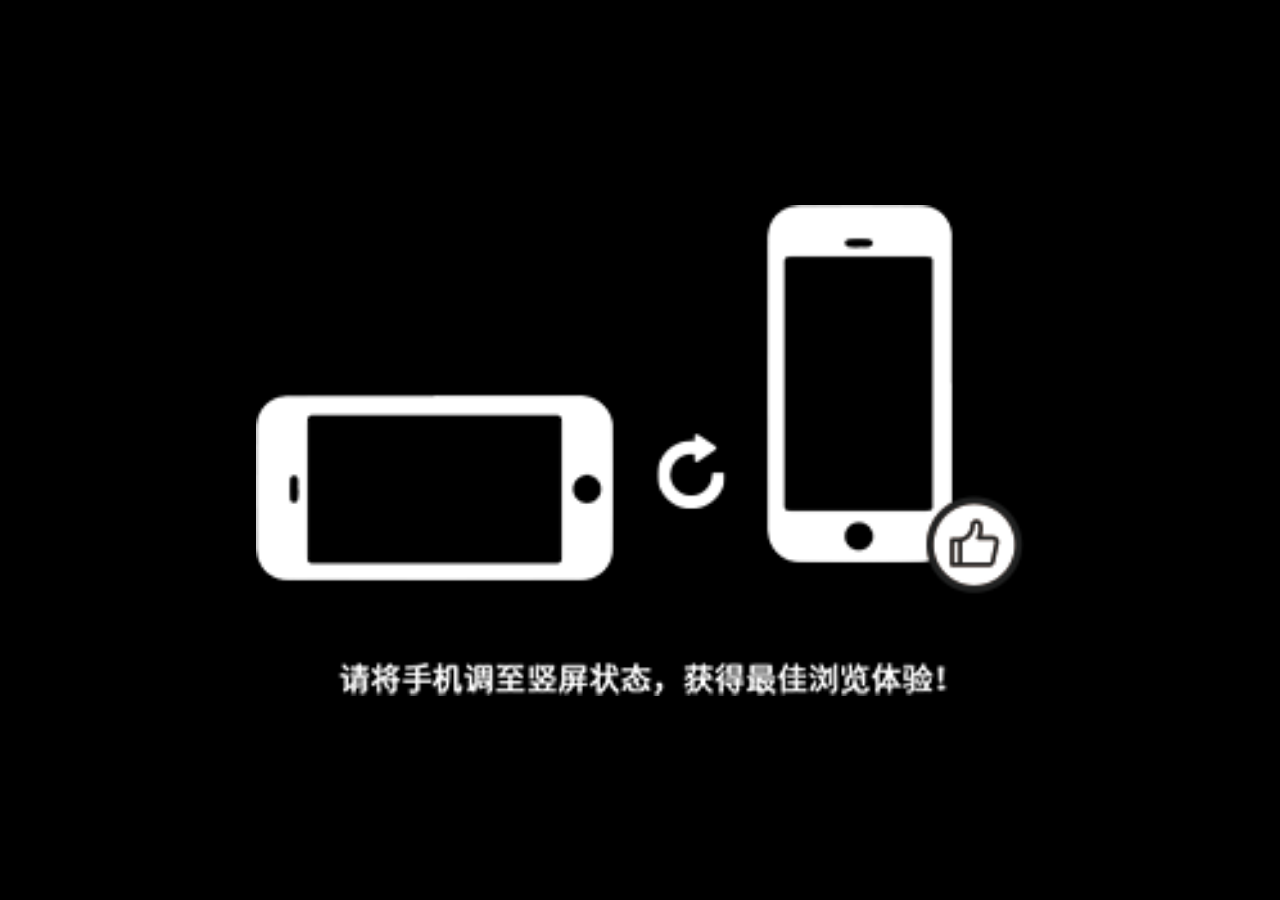
==== index.html @ 658e53cd "a" ====
<!doctype html>
<html>
<head>
<meta charset="UTF-8">
  <meta name="robots" content="noindex">
	<meta name="viewport" content="width=device-width, initial-scale=1, user-scalable=no, minimal-ui" />
	<meta content="yes"name="apple-mobile-web-app-capable"/>
 	<meta content="black"name="apple-mobile-web-app-status-bar-style"/>
	<meta name="format-detection"content="telphone=no"/>
	<title>路易威登</title>
  <link rel="stylesheet" type="text/css" href="css/page.css" />
	<script src="js/zepto.js"></script>
  <script src="js/touch.js"></script>
</head>
<body>
<div id="heng"></div>
<span class="arr"></span>

<div id="main" class="wrap-page">
    <section class="page home page-active" data-page="home">
      <div class="demo-test">
        1
      </div>
    </section>

    <section class="page form page-next" data-page="form">
      <div class="demo-test">
        2
      </div>
    </section>

    <section class="page invitation page-next" data-page="invitation">
      <div class="demo-test">
        3
      </div>
    </section>

    <section class="page map page-next" data-page="map">
      <div class="demo-test">
        4
      </div>
    </section>

    <section class="page qrcode page-next" data-page="qrcode">
      <div class="demo-test">
       5
      </div>
    </section>

  </div>


 <script type="text/javascript" src="js/script.js"></script>
</body>
</html>
---- css/page.css ----
@CHARSET "ISO-8859-1";
/* Reset CSS
 * --------------------------------------- */
body,div,dl,dt,dd,ul,ol,li,h1,h2,h3,h4,h5,h6,pre,
form,fieldset,input,textarea,p,blockquote,th,td {
    padding: 0;
    margin: 0;
    font-family: "SimSun";
}
a{
	text-decoration:none;
}
table {
    border-spacing: 0;
}
fieldset,img {
    border: 0;
}
address,caption,cite,code,dfn,em,strong,th,var {
    font-weight: normal;
    font-style: normal;
}
strong{
	font-weight: bold;
}
ol,ul {
    list-style: none;
    margin:0;
    padding:0;
}
caption,th {
    text-align: left;

}
h1,h2,h3,h4,h5,h6 {
    font-weight: normal;
    font-size: 100%;
    margin:0;
    padding:0;
    color:#444;
}
q:before,q:after {
    content:'';
}
abbr,acronym { border: 0;
}


/* Custom CSS
 * --------------------------------------- */
body{
	font-family: arial,helvetica;
	color: #333;
	color: rgba(0,0,0,0.5);
	background: #000;
  font-size: 65%;
}


/* 阻止旋转屏幕时自动调整字体大小 */
* { -webkit-text-size-adjust: none;}
* { font-weight: normal; font-style: normal;}
*, *:after, *:before { -webkit-box-sizing: border-box;  -moz-box-sizing: border-box; box-sizing: border-box; padding: 0; margin: 0;}


.section{
	text-align:center;
}



*{
  margin: 0;
  padding: 0;
}

body { font: 14px/1.6 "Microsoft Yahei";}


body{
  width: 100%;
  height: 100%;
  overflow: hidden;
}


.wrap-page{
  position:absolute;
  left:0;
  right:0;
  opacity: 0;
  top: 0;
  bottom: 0;
  overflow:hidden;
}

.demo-test {
  /*display: -webkit-box;
  display: -ms-flexbox;
  display: -webkit-flex;
  display: flex;*/
}

.page-active {
  -webkit-transform: translate3d(0, 0, 0);
  transform: translate3d(0, 0, 0);
}

.page {
  overflow-y: auto;
  /*-webkit-overflow-scrolling: touch;
  overflow-scrolling: touch;*/

  position: absolute;
  left: 0;
  width: 100%;
  top: 0;
  bottom: 0;
  height:100%;
  opacity: 0;
}

.demo-test {
  height: 100%;
  text-align: center;
  -webkit-box-pack: center;
  -ms-flex-pack: center;
  -webkit-justify-content: center;
  justify-content: center;
  -webkit-box-align: center;
  -ms-flex-align: center;
  -webkit-align-items: center;
  align-items: center;
  font-size:40px;
  color: #fff;
}


.page-prev {
  -webkit-transform: translate3d(0, -100%, 0);
  transform: translate3d(0, -100%, 0);
}

.page-next {
  -webkit-transform: translate3d(0, 100%, 0);
  transform: translate3d(0, 100%, 0); 
}

.page-in {
  -webkit-transition: -webkit-transform 300ms cubic-bezier(0.42, 0, 0.58, 1);
  -ms-transition: transform 300ms cubic-bezier(0.42, 0, 0.58, 1);
  transition: transform 300ms cubic-bezier(0.42, 0, 0.58, 1);
  -webkit-animation-name: fadeInOut;
    -webkit-animation-timing-function: ease-in-out;
    -webkit-animation-iteration-count: infinite;
    -webkit-animation-duration: 12s;
    -webkit-animation-direction: alternate;
}

.page-out {
  -webkit-transition: -webkit-transform 300ms cubic-bezier(0.42, 0, 0.58, 1) 0.1s;
  -ms-transition: transform 300ms cubic-bezier(0.42, 0, 0.58, 1) 0.1s;
  transition: transform 300ms cubic-bezier(0.42, 0, 0.58, 1) 0.1s;
   -webkit-animation-name: fadeInOut;
    -webkit-animation-timing-function: ease-in-out;
    -webkit-animation-iteration-count: infinite;
    -webkit-animation-duration: 12s;
    -webkit-animation-direction: alternate;
  }


.page.page-active{
  opacity: 1;
}
.page.page-next ,.page.page-prev{
  opacity: 0;
} 


@-webkit-keyframes fadeInOut {
    0% {
        opacity:1;
     }
    25% {
        opacity:0;
    }
    50% {
        opacity: 0;    
    }
    75% {
        opacity:1;
    }
}


/* ---------- 内容样式区域star ---------- */







/* ---------- 内容样式区域end ---------- */


.arr{
  width:30px;
  height:30px;
  background:url("../images/arr.png") no-repeat center;
  background-size: 100% auto;
  position:fixed;
  left:50%;
  z-index: 12;
  bottom:0.6em;
  margin: 0 0 0 -15px;
}


.arr { 
  -webkit-animation: start 1.5s infinite ease-in-out;
     -moz-animation: start 1.5s infinite ease-in-out;
          animation: start 1.5s infinite ease-in-out;
}



/**
 * = animate 动画样式
 *******************************************************************************************************/
/*箭头指示引导*/
@-webkit-keyframes start {
  0%,30% {opacity: 0;-webkit-transform: translate(0,10px);}
  60% {opacity: 1;-webkit-transform: translate(0,0);}
  100% {opacity: 0;-webkit-transform: translate(0,-8px);}
}
@-moz-keyframes start {
  0%,30% {opacity: 0;-webkit-transform: translate(0,10px);}
  60% {opacity: 1;-webkit-transform: translate(0,0);}
  100% {opacity: 0;-webkit-transform: translate(0,-8px);}
}
@keyframes start {
  0%,30% {opacity: 0;-webkit-transform: translate(0,10px);}
  60% {opacity: 1;-webkit-transform: translate(0,0);}
  100% {opacity: 0;-webkit-transform: translate(0,-8px);}
}





/* 横屏css */

#heng{
    width: 100%;
    height: 100%;
    position: fixed;
    z-index: 999;
    background: #000 url("../images/heng.png") no-repeat center;
    background-size: 60% auto;
    top: 0;
    left: 0;
    display: none;
}


/* 设备竖屏时调用该段css代码 */
@media all and (orientation : portrait){
	#heng{
		display: none;
	}
}
/* 设备横屏时调用该段css代码 */
@media all and (orientation : landscape){
	#heng{
		display: inline-block;
	}
}
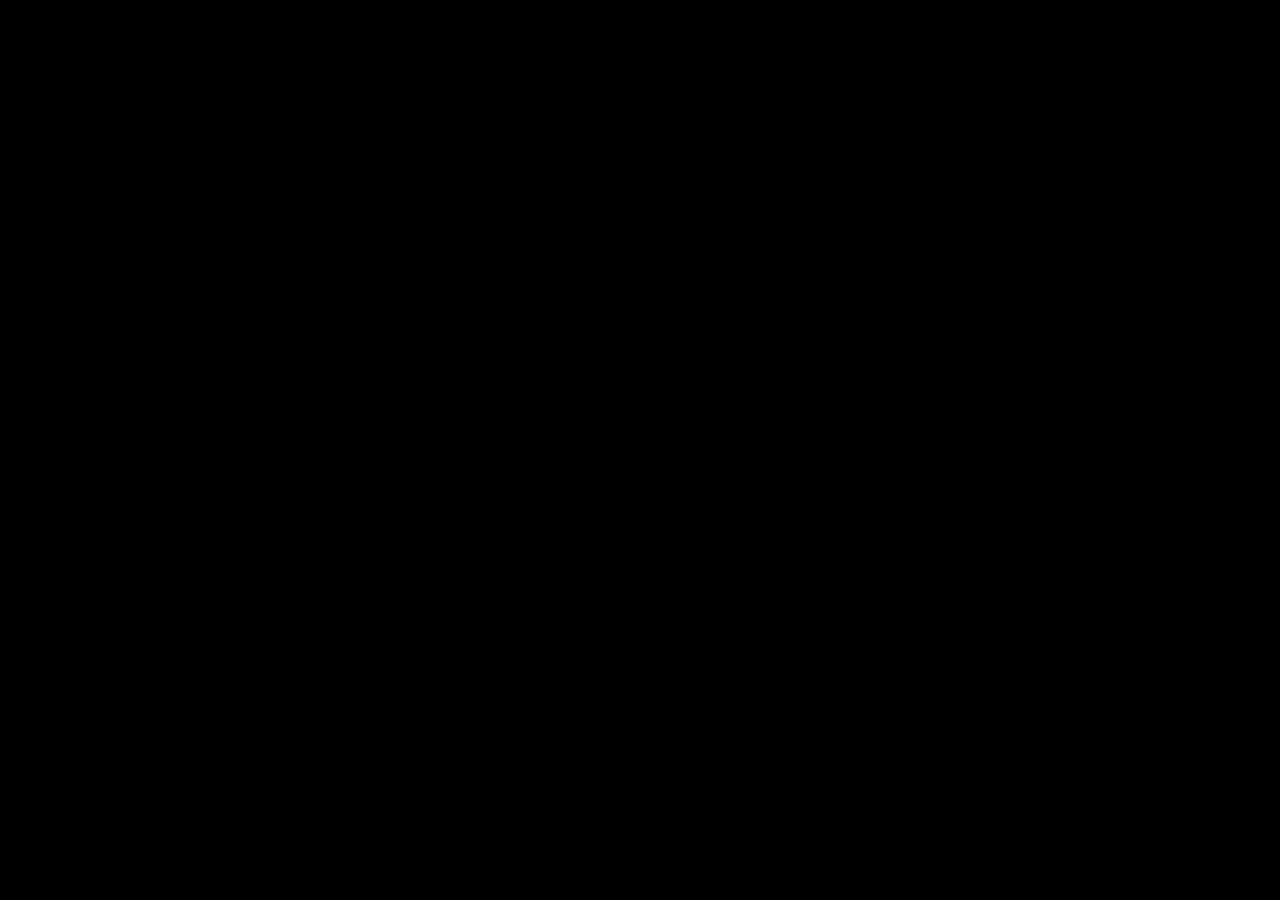
==== commit af8c286d: "Merge branch 'master' of bitbucket.org:samecode/sha-lv-ibeacon" ====
--- a/index.html
+++ b/index.html
@@ -21,32 +21,110 @@
     <section class="page home page-active" data-page="home">
       <div class="demo-test">
         1
+        <div class="titleImg">
+          <img src="images/home/homeBg.jpg" width="100%" />
+          <img src="images/home/homeIntro.png" width="80%" />
+          <p><a href="javascript:;">立即前往</a><p>
+          <p><a href="javascript:;">一键关注</a></p>
+        </div>
+        <!-- <div class="logo">
+        </div> -->
+        <!-- <div class="homeIntro">
+
+        </div> -->
+
       </div>
     </section>
 
     <section class="page form page-next" data-page="form">
+    <section class="page introduction page-next" data-page="introduction">
       <div class="demo-test">
+<<<<<<< HEAD
         2
+=======
+        <div class="logo">
+          <img src="images/logo.png" width="30%" />
+        </div>
+        <div class="intro" >
+          <img src="images/introduction/intro.png" width="80%" />
+        </div>
+        <div class="up">
+          <img src="images/introduction/up.png" width="50%" />
+        </div>    
+
+>>>>>>> 1a20db801fb44fb0e2688dc79aae697f8f6269f5
       </div>
     </section>
 
     <section class="page invitation page-next" data-page="invitation">
+    <section class="page form page-next" data-page="form">
       <div class="demo-test">
         3
+        <div class="logo">
+          <img src="images/logo.png" width="30%" />
+          <h1>填写个人信息<br/>获取你的专属邀请函</h1>
+        </div>
+        <div class="form">
+          <form name="formval" id="formval">
+            
+            <ul>
+              <li>  
+                <span class="formtext">姓名：
+                  <input type="text" id="name" placeholder="" name="name" data-role="none">
+                </span>
+              </li>
+  
+              <li>     
+                <span class="formtext">电话：
+                  <input type="tel" id="mobile" placeholder="" name="mobile" maxlength="11" data-role="none">
+                </span>         
+              </li>
+              
+              <p><a href="javascript:;">提交</a><p>
+               
+              
+            </ul>
+          </form>
+        </div>
+        <div class="series">
+          <img src="images/series.png"  width="30%"/>
+        </div>  
+
+        
       </div>
     </section>
 
     <section class="page map page-next" data-page="map">
+    <section class="page qrcode page-next" data-page="qrcode">
       <div class="demo-test">
         4
+        <div class="logo">
+          <img src="images/logo.png" width="34%" />
+        </div>
+        <div class="qrcodeCon">
+          <img src="images/qrcode/qrcode.png" width="50%" />
+        </div>  
+
+        <div class="series">
+          <img src="images/series.png"  width="30%"/>
+        </div> 
       </div>
     </section>
 
     <section class="page qrcode page-next" data-page="qrcode">
+    <section class="page map page-next" data-page="map">
       <div class="demo-test">
        5
+        <div class="guide">
+          <img src="images/map/mapTips1.png" />
+        </div>  
+        <div class="map">
+          <img src="images/map/map1.png" width="80%"/>
+        </div>  
       </div>
     </section>
+
+    
 
   </div>
 
--- a/css/page.css
+++ b/css/page.css
@@ -5,7 +5,7 @@
 form,fieldset,input,textarea,p,blockquote,th,td {
     padding: 0;
     margin: 0;
-    font-family: "SimSun";
+    font-family: "Microsoft YaHei";
 }
 a{
 	text-decoration:none;
@@ -117,7 +117,11 @@
   top: 0;
   bottom: 0;
   height:100%;
+<<<<<<< HEAD
   opacity: 0;
+=======
+  background: #000;
+>>>>>>> 1a20db801fb44fb0e2688dc79aae697f8f6269f5
 }
 
 .demo-test {
@@ -161,22 +165,74 @@
   -webkit-transition: -webkit-transform 300ms cubic-bezier(0.42, 0, 0.58, 1) 0.1s;
   -ms-transition: transform 300ms cubic-bezier(0.42, 0, 0.58, 1) 0.1s;
   transition: transform 300ms cubic-bezier(0.42, 0, 0.58, 1) 0.1s;
+<<<<<<< HEAD
    -webkit-animation-name: fadeInOut;
     -webkit-animation-timing-function: ease-in-out;
     -webkit-animation-iteration-count: infinite;
     -webkit-animation-duration: 12s;
     -webkit-animation-direction: alternate;
   }
-
-
+=======
+}
+
+
+
+
+
+/* ---------- 内容样式区域star ---------- */
+/* home page */
+.titleImg{
+  width: 100%;
+  line-height: 0;
+  margin: -60px 0 0 0;
+  display: inline-block;
+}
+
+.titleImg img:nth-child(2){
+  margin: 8px 0 6px 0;
+  display: inline-block;
+}
+>>>>>>> 1a20db801fb44fb0e2688dc79aae697f8f6269f5
+
+.titleImg a{
+  width: 40%;
+  height: 27px;
+  line-height: 27px;
+  text-align: center;
+  border:1px #4d4d4d solid;
+  color: #fff;
+  margin: 6px 0 0 0;
+  font-size: 12px;
+  display:inline-block;
+  letter-spacing: 2px;
+}
+
+<<<<<<< HEAD
 .page.page-active{
   opacity: 1;
 }
 .page.page-next ,.page.page-prev{
   opacity: 0;
 } 
-
-
+=======
+/* introduction page */
+.logo {
+  margin: 16% 0 0 0;
+}
+.intro {
+  width: 100%;
+  line-height: 0;
+  margin: 10% 0 0 0;
+  display: inline-block;
+>>>>>>> 1a20db801fb44fb0e2688dc79aae697f8f6269f5
+
+}
+.up {
+  margin: 6% 0 0 0;
+  display: inline-block;
+}
+
+<<<<<<< HEAD
 @-webkit-keyframes fadeInOut {
     0% {
         opacity:1;
@@ -190,14 +246,115 @@
     75% {
         opacity:1;
     }
-}
-
-
+=======
+/* form page */
+.logo h1 {
+  
+  margin: 10% 0 0 0;
+  font-size: .4em;
+  color: #fff;
+  line-height: 130%;
+}
+#formval {
+  
+  margin: 10% 0 0 0;
+}
+#formval ul li{
+  font-size: .38em;
+  width:60%;
+  height: 40px;
+  line-height: 40px;
+  background-color: #323232; 
+  margin: 5% 0 0 0;
+  position: relative;
+  left:20%;
+
+  
+}
+#formval a{
+  width: 60%;
+  height: 40px;
+  line-height: 40px;
+  text-align: center;
+  border:1px #4d4d4d solid;
+  color: #fff;
+  font-size: .5em;
+  display:inline-block;
+  margin-top: 5%;
+  letter-spacing: 10px;
+}
+.formtext{
+  margin: 20px 0 0 -10%;
+  position: relative;
+  z-index: 100;
+
+}
+.formtext input{
+  width:54%;
+  background: none;
+  border: none;
+  font-size: 1em;
+  color: #fff;
+}
+.series {
+  position: absolute;
+  left: 0;
+  bottom: 4%;
+  width: 100%;
+  text-align: center;
+>>>>>>> 1a20db801fb44fb0e2688dc79aae697f8f6269f5
+}
+
+/* qrcode page */
+.qrcodeCon{
+  margin: 10% 0 0 0;
+}
+
+<<<<<<< HEAD
 /* ---------- 内容样式区域star ---------- */
-
-
-
-
+=======
+/* map page */
+.map {
+  position: absolute;
+  left: 0;
+  bottom: 0%;
+  width: 100%;
+  text-align: center;
+ 
+}
+.guide{
+  width: 100%;
+  line-height: 0;
+  margin: 2% 0 0 0;
+  overflow:auto;
+>>>>>>> 1a20db801fb44fb0e2688dc79aae697f8f6269f5
+
+}
+
+
+/*.logo{
+  width: 100%;
+  height: 100%;
+  background:url("../images/home/logo.png") no-repeat center;
+  background-size: 14% auto;
+  position: relative; 
+  top: -4%;
+  z-index: 12;
+
+}
+.homeIntro{
+  width: 100%;
+  height: 100%;
+  background:url("../images/home/homeIntro.jpg") no-repeat center;
+  background-size: 76% auto;
+  position: relative; 
+  top: -80%;
+  z-index: 12;
+
+
+}
+
+*/
 
 
 
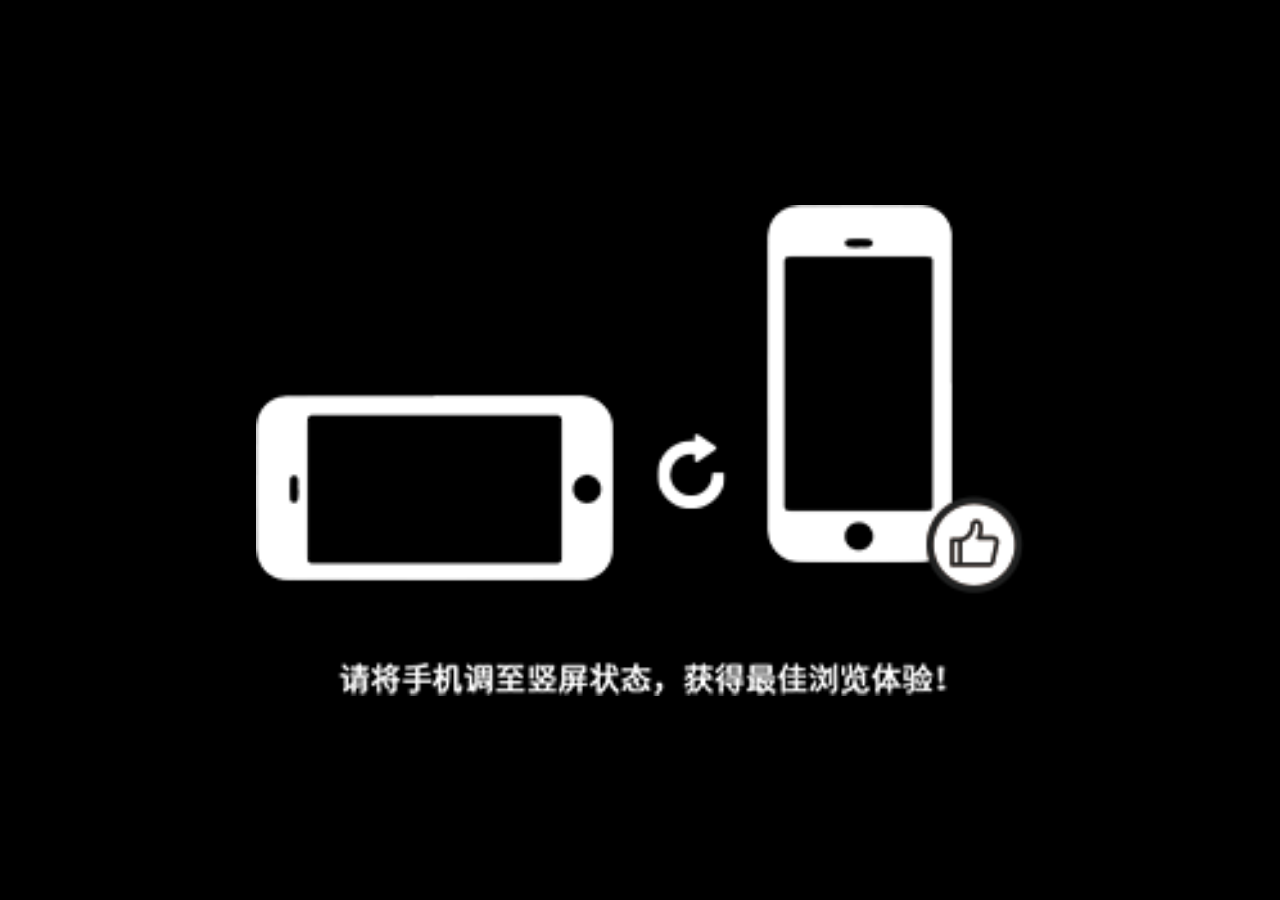
==== commit 348677ee: "new version" ====
--- a/index.html
+++ b/index.html
@@ -20,7 +20,7 @@
 <div id="main" class="wrap-page">
     <section class="page home page-active" data-page="home">
       <div class="demo-test">
-        1
+       
         <div class="titleImg">
           <img src="images/home/homeBg.jpg" width="100%" />
           <img src="images/home/homeIntro.png" width="80%" />
@@ -36,12 +36,10 @@
       </div>
     </section>
 
-    <section class="page form page-next" data-page="form">
+    
+
     <section class="page introduction page-next" data-page="introduction">
       <div class="demo-test">
-<<<<<<< HEAD
-        2
-=======
         <div class="logo">
           <img src="images/logo.png" width="30%" />
         </div>
@@ -51,15 +49,13 @@
         <div class="up">
           <img src="images/introduction/up.png" width="50%" />
         </div>    
-
->>>>>>> 1a20db801fb44fb0e2688dc79aae697f8f6269f5
       </div>
     </section>
 
-    <section class="page invitation page-next" data-page="invitation">
+  
     <section class="page form page-next" data-page="form">
       <div class="demo-test">
-        3
+       
         <div class="logo">
           <img src="images/logo.png" width="30%" />
           <h1>填写个人信息<br/>获取你的专属邀请函</h1>
@@ -94,10 +90,10 @@
       </div>
     </section>
 
-    <section class="page map page-next" data-page="map">
+    
     <section class="page qrcode page-next" data-page="qrcode">
       <div class="demo-test">
-        4
+        
         <div class="logo">
           <img src="images/logo.png" width="34%" />
         </div>
@@ -111,10 +107,10 @@
       </div>
     </section>
 
-    <section class="page qrcode page-next" data-page="qrcode">
+  
     <section class="page map page-next" data-page="map">
       <div class="demo-test">
-       5
+       
         <div class="guide">
           <img src="images/map/mapTips1.png" />
         </div>  
--- a/css/page.css
+++ b/css/page.css
@@ -117,11 +117,7 @@
   top: 0;
   bottom: 0;
   height:100%;
-<<<<<<< HEAD
-  opacity: 0;
-=======
   background: #000;
->>>>>>> 1a20db801fb44fb0e2688dc79aae697f8f6269f5
 }
 
 .demo-test {
@@ -154,25 +150,12 @@
   -webkit-transition: -webkit-transform 300ms cubic-bezier(0.42, 0, 0.58, 1);
   -ms-transition: transform 300ms cubic-bezier(0.42, 0, 0.58, 1);
   transition: transform 300ms cubic-bezier(0.42, 0, 0.58, 1);
-  -webkit-animation-name: fadeInOut;
-    -webkit-animation-timing-function: ease-in-out;
-    -webkit-animation-iteration-count: infinite;
-    -webkit-animation-duration: 12s;
-    -webkit-animation-direction: alternate;
 }
 
 .page-out {
   -webkit-transition: -webkit-transform 300ms cubic-bezier(0.42, 0, 0.58, 1) 0.1s;
   -ms-transition: transform 300ms cubic-bezier(0.42, 0, 0.58, 1) 0.1s;
   transition: transform 300ms cubic-bezier(0.42, 0, 0.58, 1) 0.1s;
-<<<<<<< HEAD
-   -webkit-animation-name: fadeInOut;
-    -webkit-animation-timing-function: ease-in-out;
-    -webkit-animation-iteration-count: infinite;
-    -webkit-animation-duration: 12s;
-    -webkit-animation-direction: alternate;
-  }
-=======
 }
 
 
@@ -192,7 +175,7 @@
   margin: 8px 0 6px 0;
   display: inline-block;
 }
->>>>>>> 1a20db801fb44fb0e2688dc79aae697f8f6269f5
+
 
 .titleImg a{
   width: 40%;
@@ -207,14 +190,8 @@
   letter-spacing: 2px;
 }
 
-<<<<<<< HEAD
-.page.page-active{
-  opacity: 1;
-}
-.page.page-next ,.page.page-prev{
-  opacity: 0;
-} 
-=======
+
+
 /* introduction page */
 .logo {
   margin: 16% 0 0 0;
@@ -224,29 +201,13 @@
   line-height: 0;
   margin: 10% 0 0 0;
   display: inline-block;
->>>>>>> 1a20db801fb44fb0e2688dc79aae697f8f6269f5
-
 }
 .up {
   margin: 6% 0 0 0;
   display: inline-block;
 }
 
-<<<<<<< HEAD
-@-webkit-keyframes fadeInOut {
-    0% {
-        opacity:1;
-     }
-    25% {
-        opacity:0;
-    }
-    50% {
-        opacity: 0;    
-    }
-    75% {
-        opacity:1;
-    }
-=======
+
 /* form page */
 .logo h1 {
   
@@ -302,7 +263,6 @@
   bottom: 4%;
   width: 100%;
   text-align: center;
->>>>>>> 1a20db801fb44fb0e2688dc79aae697f8f6269f5
 }
 
 /* qrcode page */
@@ -310,9 +270,8 @@
   margin: 10% 0 0 0;
 }
 
-<<<<<<< HEAD
-/* ---------- 内容样式区域star ---------- */
-=======
+
+
 /* map page */
 .map {
   position: absolute;
@@ -327,34 +286,10 @@
   line-height: 0;
   margin: 2% 0 0 0;
   overflow:auto;
->>>>>>> 1a20db801fb44fb0e2688dc79aae697f8f6269f5
-
-}
-
-
-/*.logo{
-  width: 100%;
-  height: 100%;
-  background:url("../images/home/logo.png") no-repeat center;
-  background-size: 14% auto;
-  position: relative; 
-  top: -4%;
-  z-index: 12;
-
-}
-.homeIntro{
-  width: 100%;
-  height: 100%;
-  background:url("../images/home/homeIntro.jpg") no-repeat center;
-  background-size: 76% auto;
-  position: relative; 
-  top: -80%;
-  z-index: 12;
-
-
-}
-
-*/
+}
+
+
+
 
 
 
